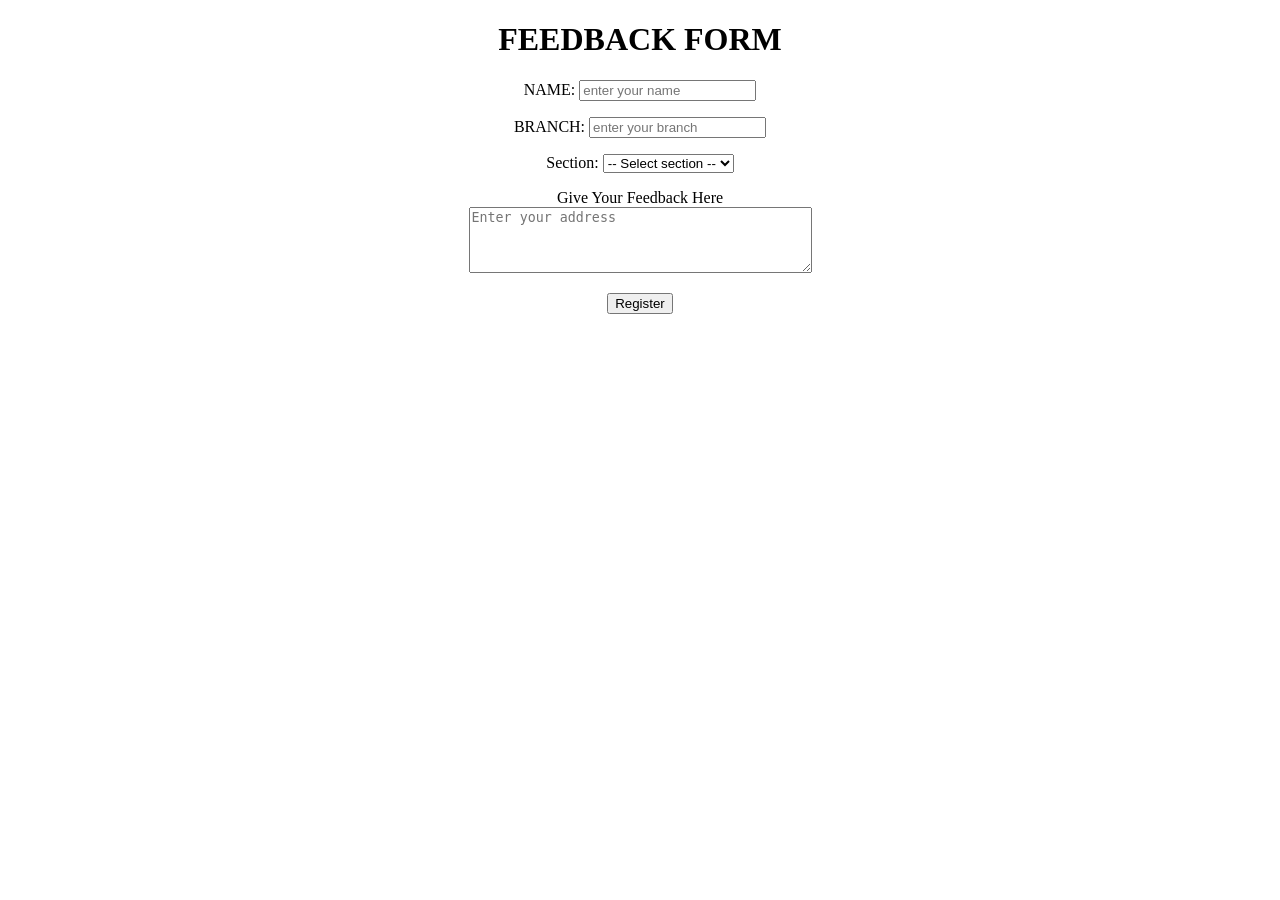
==== index.html @ b13a9043 "1" ====
<!DOCTYPE html>
<html lang="en">
<head>
    <meta charset="UTF-8">
    <meta name="viewport" content="width=device-width, initial-scale=1.0">
    <title>feedback form</title>
</head>
<body>
    <div style="text-align: center;">
    <h1>FEEDBACK FORM </h1>
    <form>
        <p>
            <label>NAME:</label>
            <input type="text " name="name" placeholder="enter your name ">

        </p>
        <p>
            <label> BRANCH: </label>
            <input type="text" name="branch" placeholder="enter your branch">

        </p>
       <p>
      <label>Section: </label> 
            <select name="section" required> 
                <option value="">-- Select section --</option> 
                <option value="21">21</option> 
                <option value="22">22</option> 
                <option value="23">23</option> 
                <option value="24">24</option> 
                <option value="25">25</option> 
                <option value="26">26</option> 
                <option value="27">27</option> 
                <option value="28">28</option> 
                <option value="29">29</option> 
            </select> 
       </p>

        <p> 
            <label> Give Your Feedback Here </label><br> 
            <textarea name="address" rows="4" cols="40" placeholder="Enter your address" required></textarea> 
        </p> 
         <p> 
            <input type="submit" value="Register"> 
            
        </p> 
    </form>
    </div>
</body>
</html>
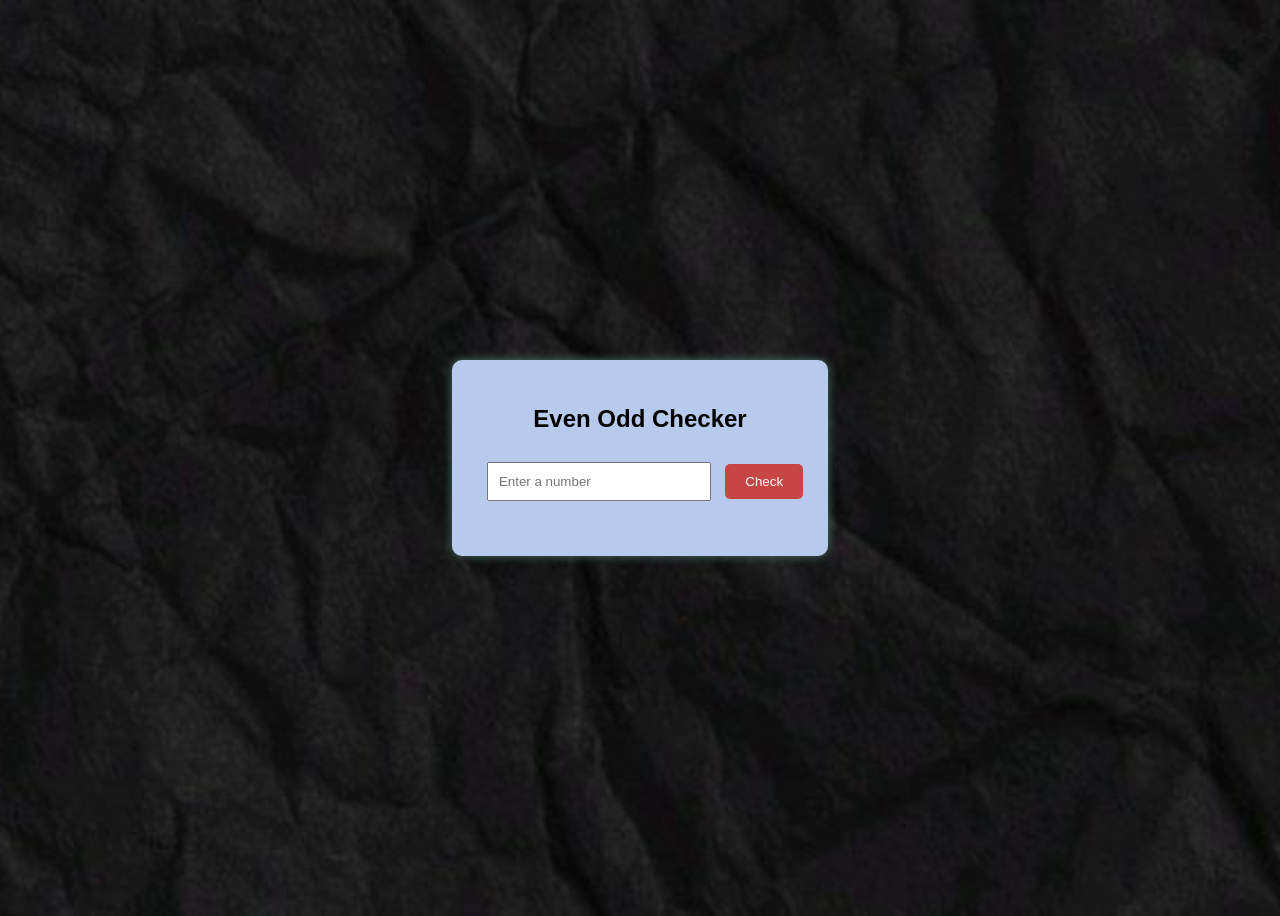
==== commit d8d27ca2: "Add files via upload" ====
--- a/index.html
+++ b/index.html
@@ -1,49 +1,24 @@
-<!DOCTYPE html>
-<html lang="en">
-<head>
-    <meta charset="UTF-8">
-    <meta name="viewport" content="width=device-width, initial-scale=1.0">
-    <title>feedback form</title>
-</head>
-<body>
-    <div style="text-align: center;">
-    <h1>FEEDBACK FORM </h1>
-    <form>
-        <p>
-            <label>NAME:</label>
-            <input type="text " name="name" placeholder="enter your name ">
-
-        </p>
-        <p>
-            <label> BRANCH: </label>
-            <input type="text" name="branch" placeholder="enter your branch">
-
-        </p>
-       <p>
-      <label>Section: </label> 
-            <select name="section" required> 
-                <option value="">-- Select section --</option> 
-                <option value="21">21</option> 
-                <option value="22">22</option> 
-                <option value="23">23</option> 
-                <option value="24">24</option> 
-                <option value="25">25</option> 
-                <option value="26">26</option> 
-                <option value="27">27</option> 
-                <option value="28">28</option> 
-                <option value="29">29</option> 
-            </select> 
-       </p>
-
-        <p> 
-            <label> Give Your Feedback Here </label><br> 
-            <textarea name="address" rows="4" cols="40" placeholder="Enter your address" required></textarea> 
-        </p> 
-         <p> 
-            <input type="submit" value="Register"> 
-            
-        </p> 
-    </form>
-    </div>
-</body>
+<!DOCTYPE html>
+<html lang="en">
+<head>
+    <meta charset="UTF-8">
+    <title>Even Odd Checker</title>
+    <link rel="stylesheet" href="style.css">
+</head>
+<body>
+
+    <div class="container">
+        <h2>Even Odd Checker</h2>
+
+        <input type="number" id="num" placeholder="Enter a number">
+
+        <button onclick="checkNumber()">
+            Check
+        </button>
+
+        <p id="result"></p>
+    </div>
+
+    <script src="logic.js"></script>
+</body>
 </html>
--- a/style.css
+++ b/style.css
@@ -0,0 +1,49 @@
+body {
+    font-family: Arial, sans-serif;
+
+    background-image: url("6682b3135254ed789552b9362faef906.jpg");
+    background-size: cover;
+    background-position: center;
+    background-repeat: no-repeat;
+
+    display: flex;
+    justify-content: center;
+    align-items: center;
+
+    height: 100vh;
+}
+
+.container {
+    background-color: rgb(183, 202, 236);
+    padding: 25px;
+    border-radius: 10px;
+    text-align: center;
+
+    box-shadow: 0px 0px 10px rgb(73, 114, 102);
+}
+
+input {
+    padding: 10px;
+    width: 200px;
+    margin: 10px;
+}
+
+
+button {
+    padding: 10px 20px;
+    cursor: pointer;
+    background-color: rgb(198, 69, 69);
+    color: white;
+    border: none;
+    border-radius: 5px;
+}
+
+button:hover {
+    background-color: rgb(157, 1, 1);
+}
+
+#result {
+    margin-top: 15px;
+    font-size: 20px;
+    font-weight: bold;
+}
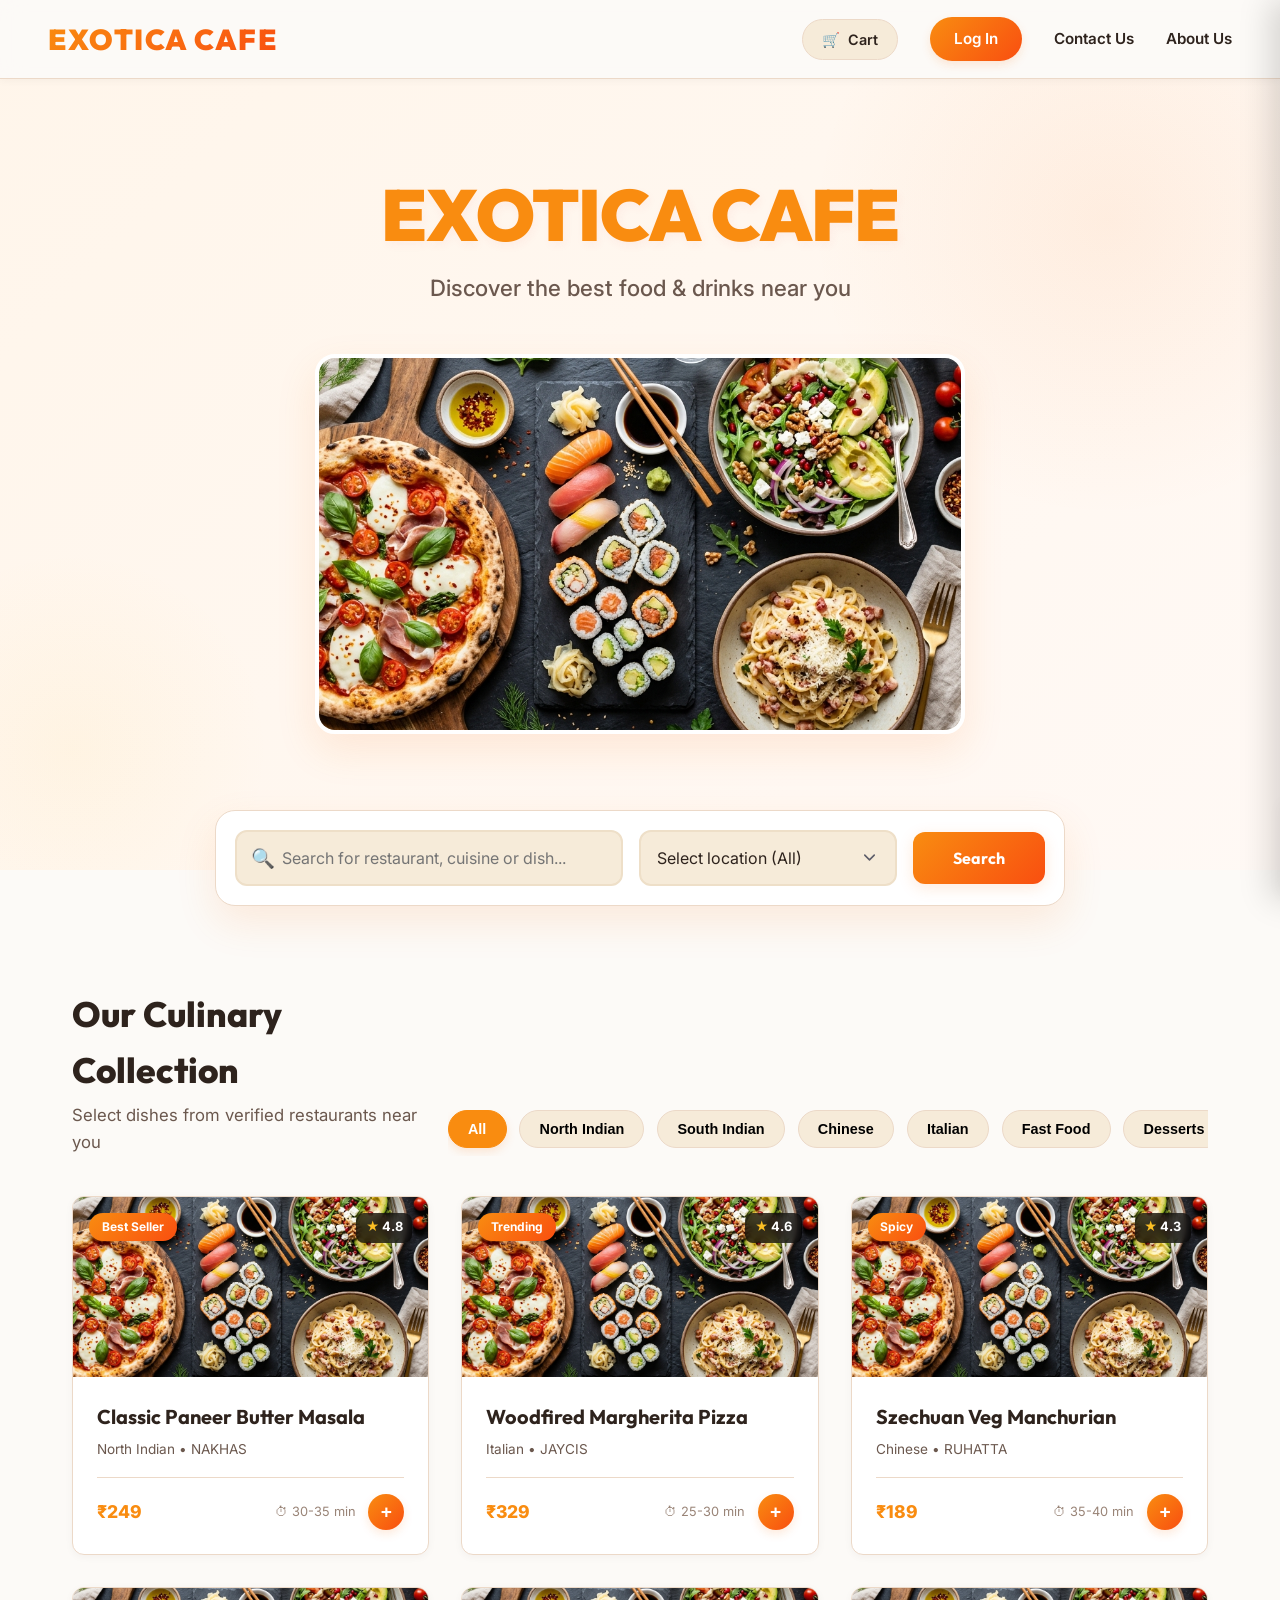
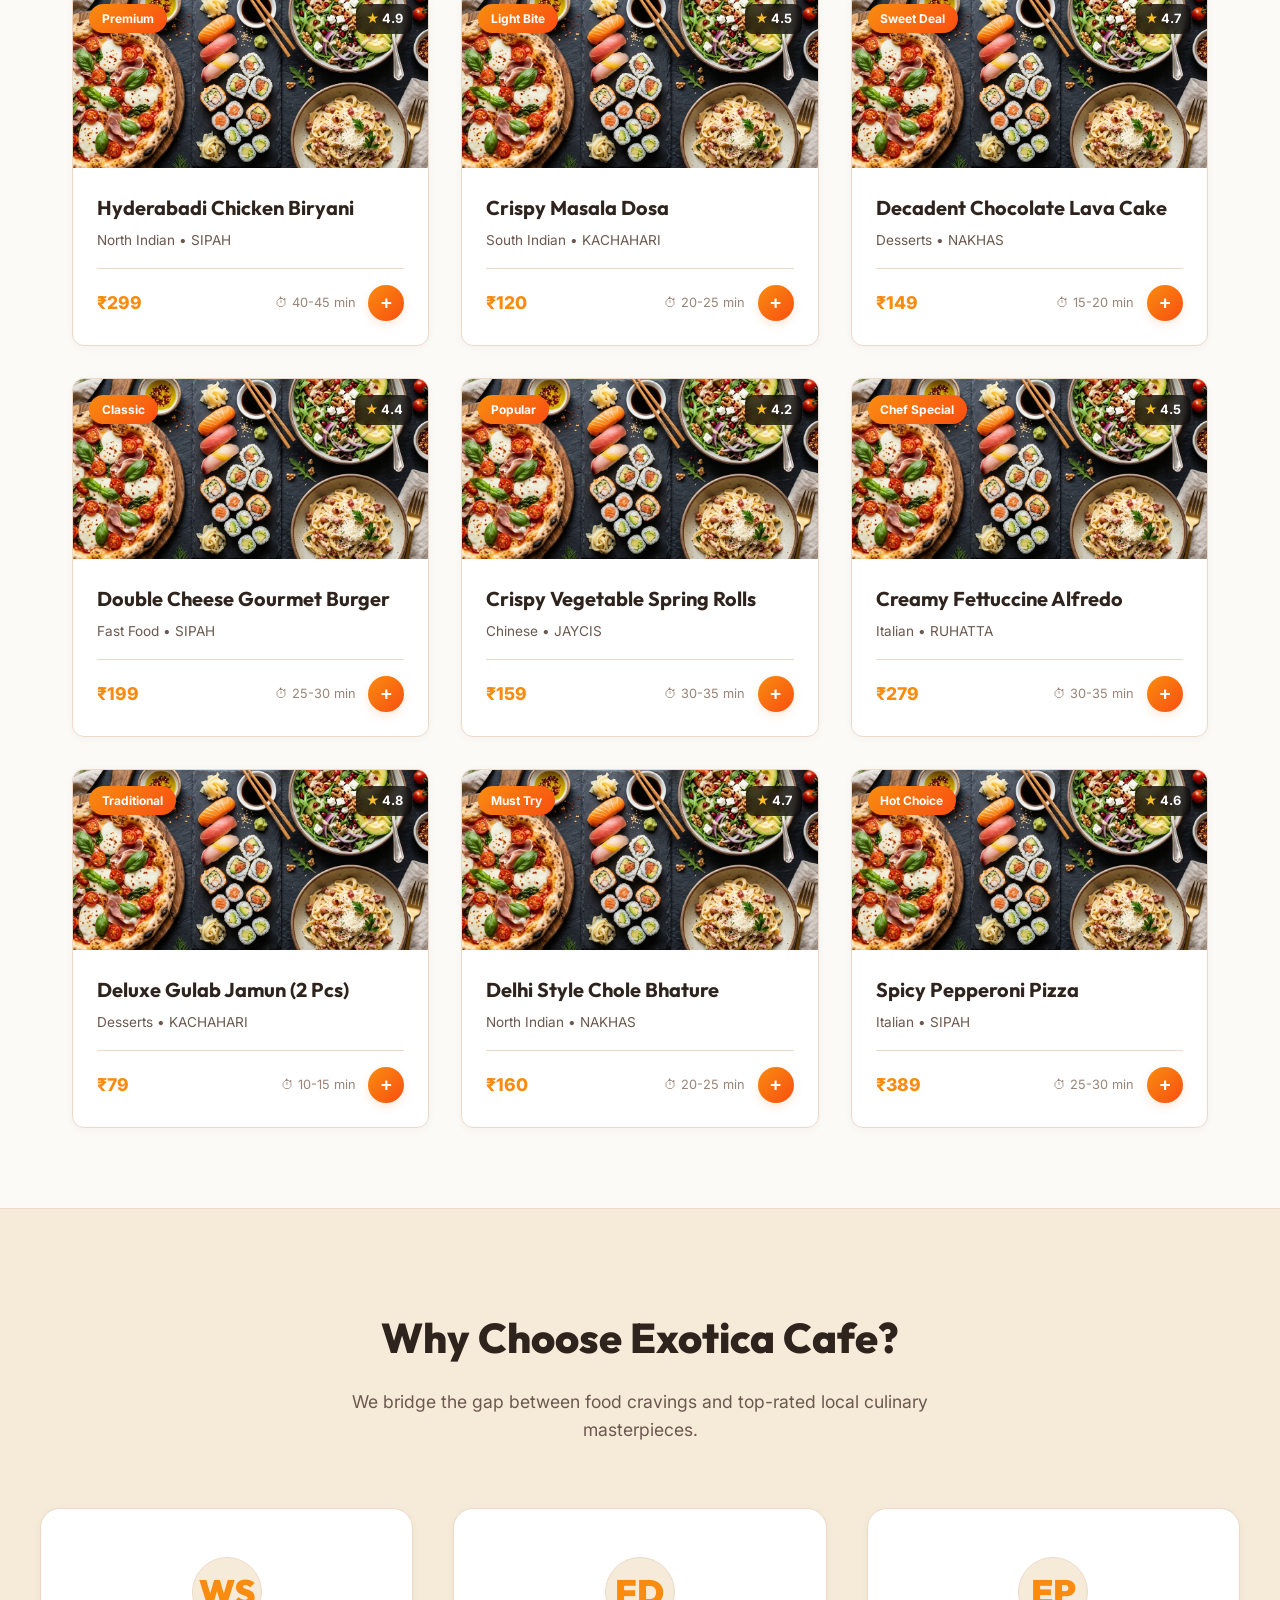
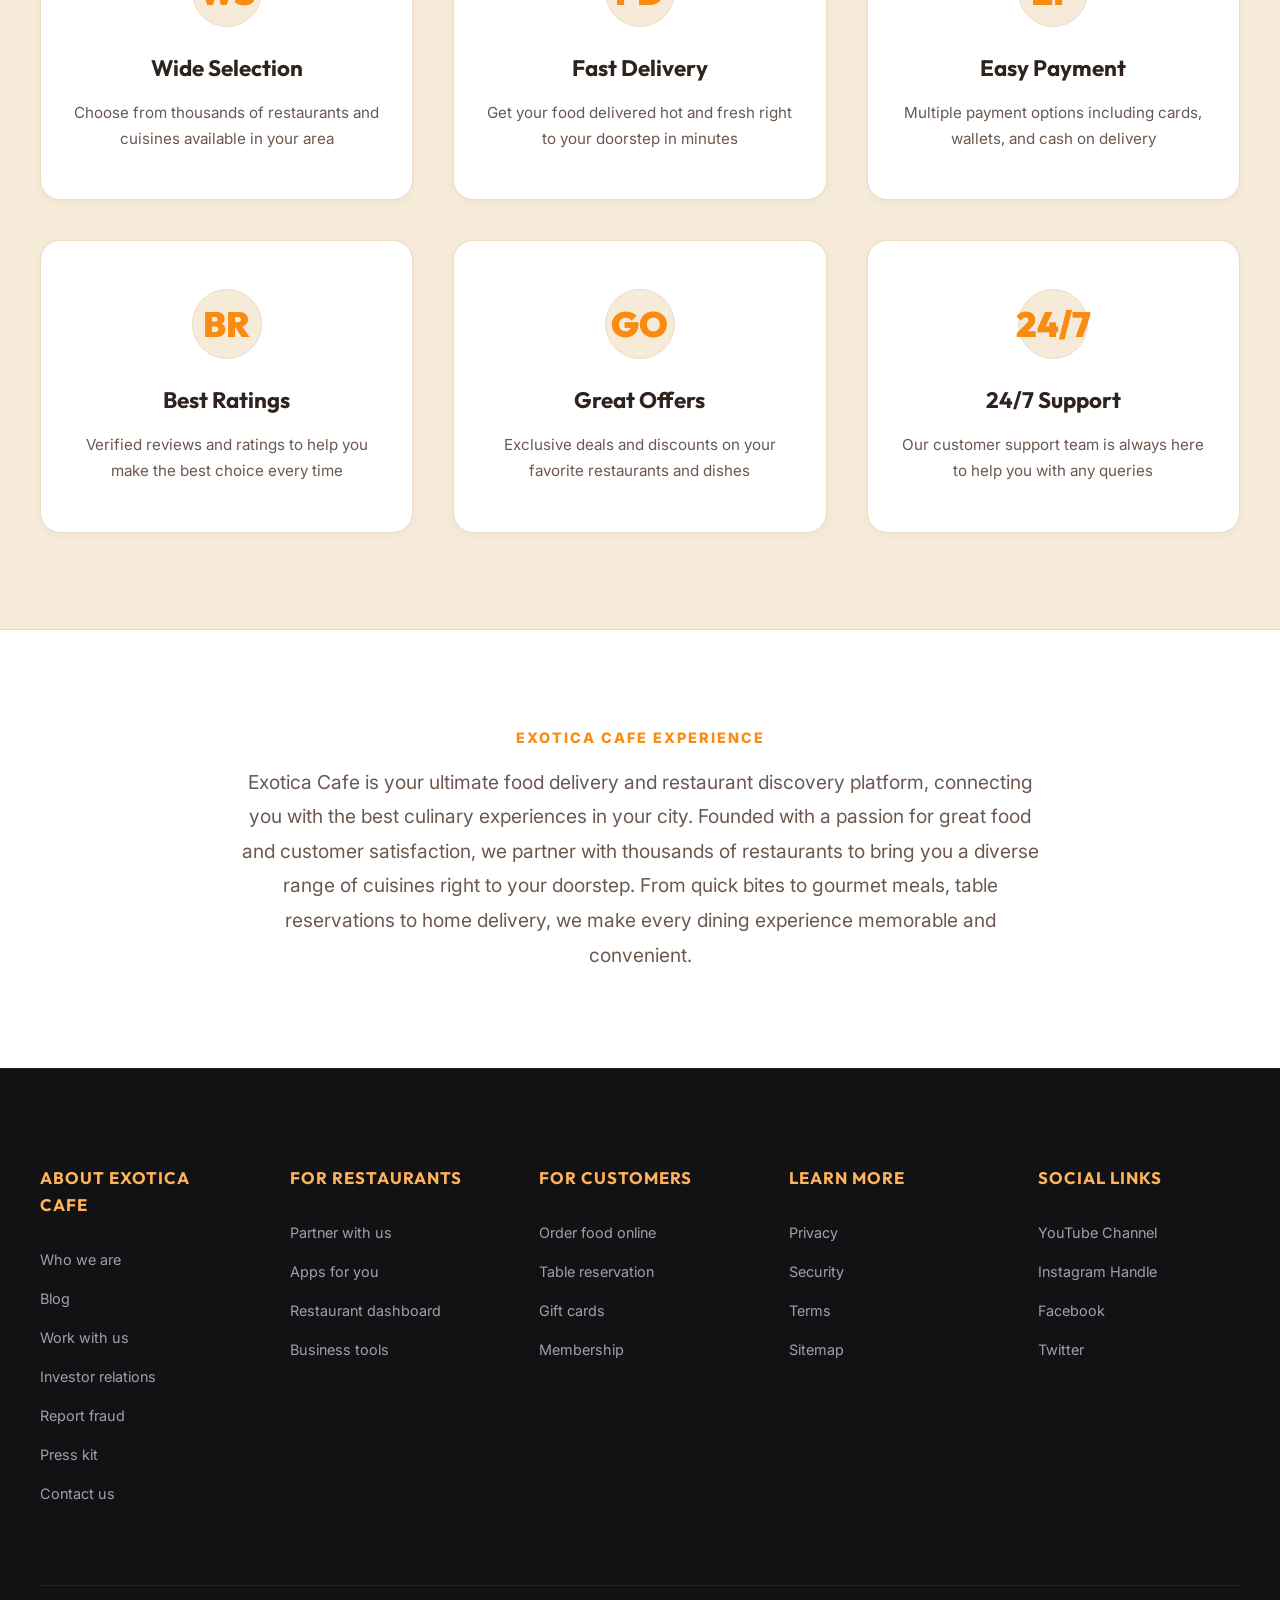
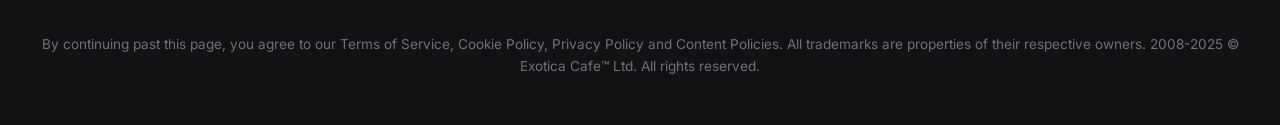
==== commit ccb4c758: "Add files via upload" ====
--- a/index.html
+++ b/index.html
@@ -1,24 +1,253 @@
-<!DOCTYPE html>
-<html lang="en">
-<head>
-    <meta charset="UTF-8">
-    <title>Even Odd Checker</title>
-    <link rel="stylesheet" href="style.css">
-</head>
-<body>
-
-    <div class="container">
-        <h2>Even Odd Checker</h2>
-
-        <input type="number" id="num" placeholder="Enter a number">
-
-        <button onclick="checkNumber()">
-            Check
-        </button>
-
-        <p id="result"></p>
-    </div>
-
-    <script src="logic.js"></script>
-</body>
-</html>+<!DOCTYPE html>
+<html lang="en">
+<head>
+  <meta charset="UTF-8">
+  <meta name="viewport" content="width=device-width, initial-scale=1.0">
+  <title>Exotica Cafe - Order Premium Food Online</title>
+  <link rel="stylesheet" href="st.css">
+  <!-- Fonts -->
+  <link rel="preconnect" href="https://fonts.googleapis.com">
+  <link rel="preconnect" href="https://fonts.gstatic.com" crossorigin>
+  <link href="https://fonts.googleapis.com/css2?family=Inter:wght@300;400;500;600;700&family=Outfit:wght@400;500;600;700;800;900&display=swap" rel="stylesheet">
+</head>
+<body>
+  <!-- Header -->
+  <header class="header">
+    <p class="logo" onclick="window.location.href='index.html'">EXOTICA CAFE</p>
+    <nav class="nav" id="header-nav">
+      <!-- Dynamic navigation loaded by JS -->
+      <a href="form.html" class="login-nav-btn">Log In</a>
+      <a href="#contact">Contact Us</a>
+      <a href="#about">About Us</a>
+    </nav>
+  </header>
+
+  <!-- Hero Section -->
+  <section class="hero">
+    <div class="hero-content">
+      <h1 class="hero-title">EXOTICA CAFE</h1>
+      <p class="hero-subtitle">Discover the best food & drinks near you</p>
+    </div>
+    <div class="hero-img-container">
+      <img src="food.png" alt="Delicious food" class="hero-img" onerror="this.src='https://images.unsplash.com/photo-1504674900247-0877df9cc836?auto=format&fit=crop&w=1200&q=80'">
+    </div>
+  </section>
+
+  <!-- Search Section -->
+  <div class="search-section">
+    <div class="search-input-wrapper">
+      <span class="search-icon">🔍</span>
+      <input id="search" type="text" placeholder="Search for restaurant, cuisine or dish...">
+    </div>
+    <select name="location">
+      <option value="" selected>Select location (All)</option>
+      <option value="nakhas">Nakhas</option>
+      <option value="jaycis">Jaycis</option>
+      <option value="ruhatta">Ruhatta</option>
+      <option value="kachahari">Kachahari</option>
+      <option value="sipah">Sipah</option>
+    </select>
+    <button type="button">Search</button>
+  </div>
+
+  <!-- Menu / Restaurants Section -->
+  <section class="menu-section" id="menu">
+    <div class="section-header">
+      <div class="section-title-wrapper">
+        <h2 class="section-title">Our Culinary Collection</h2>
+        <p class="section-subtitle">Select dishes from verified restaurants near you</p>
+      </div>
+      <div class="category-tabs" id="category-tabs">
+        <!-- Dynamically loaded category tabs -->
+      </div>
+    </div>
+    <div class="restaurant-grid" id="restaurant-grid">
+      <!-- Dynamically loaded dish cards -->
+    </div>
+  </section>
+
+  <!-- Features Section -->
+  <section class="features" id="about">
+    <h2 class="features-title">Why Choose Exotica Cafe?</h2>
+    <p class="features-subtitle">We bridge the gap between food cravings and top-rated local culinary masterpieces.</p>
+    <div class="features-grid">
+      <div class="feature-card">
+        <div class="feature-icon">WS</div>
+        <h3>Wide Selection</h3>
+        <p>Choose from thousands of restaurants and cuisines available in your area</p>
+      </div>
+      <div class="feature-card">
+        <div class="feature-icon">FD</div>
+        <h3>Fast Delivery</h3>
+        <p>Get your food delivered hot and fresh right to your doorstep in minutes</p>
+      </div>
+      <div class="feature-card">
+        <div class="feature-icon">EP</div>
+        <h3>Easy Payment</h3>
+        <p>Multiple payment options including cards, wallets, and cash on delivery</p>
+      </div>
+      <div class="feature-card">
+        <div class="feature-icon">BR</div>
+        <h3>Best Ratings</h3>
+        <p>Verified reviews and ratings to help you make the best choice every time</p>
+      </div>
+      <div class="feature-card">
+        <div class="feature-icon">GO</div>
+        <h3>Great Offers</h3>
+        <p>Exclusive deals and discounts on your favorite restaurants and dishes</p>
+      </div>
+      <div class="feature-card">
+        <div class="feature-icon">24/7</div>
+        <h3>24/7 Support</h3>
+        <p>Our customer support team is always here to help you with any queries</p>
+      </div>
+    </div>
+  </section>
+
+  <!-- Description Section -->
+  <section class="description-section">
+    <div class="description-container">
+      <span class="description-badge">Exotica Cafe Experience</span>
+      <p class="description">
+        Exotica Cafe is your ultimate food delivery and restaurant discovery platform, connecting you with 
+        the best culinary experiences in your city. Founded with a passion for great food and customer 
+        satisfaction, we partner with thousands of restaurants to bring you a diverse range of cuisines 
+        right to your doorstep. From quick bites to gourmet meals, table reservations to home delivery, 
+        we make every dining experience memorable and convenient.
+      </p>
+    </div>
+  </section>
+
+  <!-- Shopping Cart Drawer Components -->
+  <div id="cart-overlay" class="cart-overlay"></div>
+  <div id="cart-drawer" class="cart-drawer">
+    <div class="cart-header">
+      <h2><span>🛒</span> Your Cart</h2>
+      <button class="close-cart" onclick="toggleCartDrawer(false)">×</button>
+    </div>
+    
+    <!-- Scrollable Body containing Items list and Amount Breakup -->
+    <div class="cart-body">
+      <div id="cart-items" class="cart-items">
+        <!-- Items dynamically populated by JS -->
+      </div>
+      
+      <!-- Separate Promo Code & Summary Card (Scrollable) -->
+      <div class="cart-breakup-section" id="cart-breakup-section" style="display: none;">
+        <!-- Promo Code Section -->
+        <div class="promo-section">
+          <label class="promo-label">🏷️ Have a Coupon Code?</label>
+          <div class="promo-input-wrapper">
+            <span class="promo-tag-icon">🏷️</span>
+            <input type="text" id="promo-input" placeholder="Enter coupon code..." onkeypress="handlePromoKeypress(event)">
+          </div>
+          <div class="promo-btn-container">
+            <button type="button" id="promo-apply-btn" class="promo-apply-btn" onclick="applyPromo()">Apply Coupon</button>
+          </div>
+          <div id="promo-message" class="promo-message"></div>
+          
+          <!-- Quick Coupons Suggestions -->
+          <div class="quick-coupons">
+            <span class="quick-coupons-title">Tap to apply:</span>
+            <div class="coupon-suggestions">
+              <div class="coupon-chip" onclick="quickApplyCoupon('NEW50')">
+                <span class="chip-code">NEW50</span>
+                <span class="chip-desc">Flat ₹50 Off</span>
+              </div>
+              <div class="coupon-chip" onclick="quickApplyCoupon('RESTO15')">
+                <span class="chip-code">RESTO15</span>
+                <span class="chip-desc">15% Off</span>
+              </div>
+            </div>
+          </div>
+        </div>
+        
+        <!-- Summary Details Card -->
+        <div class="cart-summary-card">
+          <div class="summary-row">
+            <span class="summary-label">Subtotal</span>
+            <span id="cart-subtotal" class="summary-val">₹0</span>
+          </div>
+          <div class="summary-row promo-applied-row" id="discount-row" style="display: none;">
+            <span class="summary-label">Discount (<span id="discount-code-name"></span>)</span>
+            <span id="cart-discount" class="summary-val success-color">-₹0</span>
+          </div>
+          <div class="summary-row">
+            <span class="summary-label">Delivery Fee</span>
+            <span class="summary-val free-delivery-badge">FREE</span>
+          </div>
+        </div>
+      </div>
+    </div>
+
+    <!-- Sticky Bottom Footer (Proceed Div) -->
+    <div class="cart-footer">
+      <div class="cart-total-row">
+        <div class="total-label-container">
+          <span class="total-label">To Pay</span>
+          <span id="cart-total-price" class="cart-total-price">₹0</span>
+        </div>
+        <button id="checkout-btn" class="checkout-btn" onclick="handleCheckout()">
+          Proceed to Checkout ➔
+        </button>
+      </div>
+    </div>
+  </div>
+
+  <!-- Footer -->
+  <footer class="footer" id="contact">
+    <div class="footer-grid">
+      <div class="footer-section">
+        <h2>ABOUT EXOTICA CAFE</h2>
+        <div>Who we are</div>
+        <div>Blog</div>
+        <div>Work with us</div>
+        <div>Investor relations</div>
+        <div>Report fraud</div>
+        <div>Press kit</div>
+        <div>Contact us</div>
+      </div>
+
+      <div class="footer-section">
+        <h2>FOR RESTAURANTS</h2>
+        <div>Partner with us</div>
+        <div>Apps for you</div>
+        <div>Restaurant dashboard</div>
+        <div>Business tools</div>
+      </div>
+
+      <div class="footer-section">
+        <h2>FOR CUSTOMERS</h2>
+        <div>Order food online</div>
+        <div>Table reservation</div>
+        <div>Gift cards</div>
+        <div>Membership</div>
+      </div>
+
+      <div class="footer-section">
+        <h2>LEARN MORE</h2>
+        <div>Privacy</div>
+        <div>Security</div>
+        <div>Terms</div>
+        <div>Sitemap</div>
+      </div>
+
+      <div class="footer-section">
+        <h2>SOCIAL LINKS</h2>
+        <a href="https://www.youtube.com/@AkashNishad-f8r" target="_blank" rel="noopener noreferrer">YouTube Channel</a>
+        <a href="https://www.instagram.com/sasu_ke9455/" target="_blank" rel="noopener noreferrer">Instagram Handle</a>
+        <a href="#">Facebook</a>
+        <a href="#">Twitter</a>
+      </div>
+    </div>
+
+    <hr>
+    <p class="footer-note">
+      By continuing past this page, you agree to our Terms of Service, Cookie Policy, Privacy Policy and Content
+      Policies. All trademarks are properties of their respective owners. 2008-2025 © Exotica Cafe™ Ltd. All rights reserved.
+    </p>
+  </footer>
+
+  <script type="module" src="/exotica-cafe.js"></script>
+</body>
+</html>
--- a/st.css
+++ b/st.css
@@ -0,0 +1,1819 @@
+/* Import Modern Premium Typography */
+@import url('https://fonts.googleapis.com/css2?family=Inter:wght@300;400;500;600;700&family=Outfit:wght@400;500;600;700;800;900&display=swap');
+
+/* Design Tokens & CSS Variables */
+:root {
+  --font-heading: 'Outfit', 'Segoe UI', sans-serif;
+  --font-body: 'Inter', 'Segoe UI', sans-serif;
+  
+  /* Primary HSL Colors */
+  --primary-hue: 32;
+  --primary: hsl(var(--primary-hue), 95%, 52%);
+  --primary-light: hsl(var(--primary-hue), 100%, 68%);
+  --primary-dark: hsl(24, 90%, 42%);
+  --primary-gradient: linear-gradient(135deg, hsl(var(--primary-hue), 95%, 52%), hsl(16, 95%, 52%));
+  --primary-glow: rgba(249, 115, 22, 0.15);
+  
+  /* Neutral Palette - Creamy Cozy Cafe */
+  --bg-primary: #fcfaf7;
+  --bg-secondary: #f6ebd9;
+  --bg-tertiary: #eedfc8;
+  --text-main: #2e231d;
+  --text-muted: #6b584e;
+  --text-light: #998477;
+  --border-color: #ecd9c8;
+  
+  /* System Colors */
+  --success: #4b8f5d;
+  --warning: #d97706;
+  --info: #bc7e4c;
+  
+  /* Shadows & Blurs */
+  --shadow-sm: 0 2px 8px rgba(46, 35, 29, 0.04);
+  --shadow-md: 0 8px 20px rgba(249, 115, 22, 0.06);
+  --shadow-lg: 0 16px 40px rgba(249, 115, 22, 0.12);
+  --glass-bg: rgba(252, 250, 247, 0.85);
+  --glass-blur: blur(12px);
+  --glass-border: rgba(236, 217, 200, 0.4);
+  
+  /* Transitions */
+  --transition-fast: 0.2s cubic-bezier(0.4, 0, 0.2, 1);
+  --transition-normal: 0.3s cubic-bezier(0.4, 0, 0.2, 1);
+  --transition-slow: 0.5s cubic-bezier(0.4, 0, 0.2, 1);
+  
+  /* Border Radius */
+  --radius-sm: 8px;
+  --radius-md: 12px;
+  --radius-lg: 20px;
+  --radius-full: 9999px;
+}
+
+/* Global Resets */
+* {
+  margin: 0;
+  padding: 0;
+  box-sizing: border-box;
+}
+
+html {
+  scroll-behavior: smooth;
+}
+
+body {
+  font-family: var(--font-body);
+  background: var(--bg-primary);
+  color: var(--text-main);
+  line-height: 1.6;
+  overflow-x: hidden;
+}
+
+/* Scrollbar styling */
+::-webkit-scrollbar {
+  width: 8px;
+}
+::-webkit-scrollbar-track {
+  background: var(--bg-secondary);
+}
+::-webkit-scrollbar-thumb {
+  background: hsl(var(--primary-hue), 40%, 80%);
+  border-radius: var(--radius-full);
+}
+::-webkit-scrollbar-thumb:hover {
+  background: var(--primary);
+}
+
+/* Header & Navigation */
+.header {
+  background: var(--glass-bg);
+  backdrop-filter: var(--glass-blur);
+  -webkit-backdrop-filter: var(--glass-blur);
+  border-bottom: 1px solid var(--border-color);
+  padding: 1rem 3rem;
+  position: sticky;
+  top: 0;
+  z-index: 999;
+  display: flex;
+  justify-content: space-between;
+  align-items: center;
+  box-shadow: var(--shadow-sm);
+  transition: var(--transition-normal);
+}
+
+.logo {
+  font-family: var(--font-heading);
+  font-size: 1.8rem;
+  font-weight: 900;
+  background: var(--primary-gradient);
+  -webkit-background-clip: text;
+  -webkit-text-fill-color: transparent;
+  letter-spacing: 1.5px;
+  cursor: pointer;
+  display: flex;
+  align-items: center;
+  gap: 0.5rem;
+}
+
+.nav {
+  display: flex;
+  gap: 2rem;
+  align-items: center;
+}
+
+.nav a, .nav-btn {
+  color: var(--text-main);
+  text-decoration: none;
+  font-weight: 600;
+  font-size: 0.95rem;
+  transition: var(--transition-fast);
+  position: relative;
+  cursor: pointer;
+}
+
+.nav a:hover, .nav-btn:hover {
+  color: var(--primary);
+}
+
+.nav a::after {
+  content: '';
+  position: absolute;
+  bottom: -6px;
+  left: 0;
+  width: 0;
+  height: 2px;
+  background: var(--primary-gradient);
+  transition: var(--transition-normal);
+}
+
+.nav a:hover::after {
+  width: 100%;
+}
+
+/* Action button in Nav */
+.login-nav-btn {
+  background: var(--primary-gradient);
+  color: white !important;
+  padding: 0.6rem 1.5rem;
+  border-radius: var(--radius-full);
+  box-shadow: 0 4px 10px var(--primary-glow);
+}
+
+.login-nav-btn:hover {
+  transform: translateY(-2px);
+  box-shadow: 0 6px 15px rgba(249, 115, 22, 0.25);
+}
+
+.login-nav-btn::after {
+  display: none !important;
+}
+
+/* User Profile Dropdown */
+.profile-menu {
+  position: relative;
+  display: inline-block;
+}
+
+.profile-trigger {
+  display: flex;
+  align-items: center;
+  gap: 0.5rem;
+  background: var(--bg-secondary);
+  border: 1px solid var(--border-color);
+  padding: 0.5rem 1rem;
+  border-radius: var(--radius-full);
+  cursor: pointer;
+  font-weight: 600;
+  font-size: 0.9rem;
+  transition: var(--transition-fast);
+}
+
+.profile-trigger:hover {
+  background: var(--bg-tertiary);
+  border-color: var(--primary);
+}
+
+.profile-avatar {
+  width: 28px;
+  height: 28px;
+  background: var(--primary-gradient);
+  color: white;
+  border-radius: 50%;
+  display: flex;
+  align-items: center;
+  justify-content: center;
+  font-weight: 700;
+  font-size: 0.8rem;
+}
+
+.profile-dropdown {
+  position: absolute;
+  right: 0;
+  top: 120%;
+  background: white;
+  min-width: 200px;
+  border-radius: var(--radius-md);
+  box-shadow: var(--shadow-lg);
+  border: 1px solid var(--border-color);
+  opacity: 0;
+  visibility: hidden;
+  transform: translateY(10px);
+  transition: var(--transition-fast);
+  z-index: 1000;
+  overflow: hidden;
+}
+
+.profile-dropdown.active {
+  opacity: 1;
+  visibility: visible;
+  transform: translateY(0);
+}
+
+.dropdown-header {
+  padding: 1rem;
+  border-bottom: 1px solid var(--border-color);
+  background: var(--bg-secondary);
+}
+
+.dropdown-name {
+  font-weight: 700;
+  font-size: 0.95rem;
+  color: var(--text-main);
+}
+
+.dropdown-email {
+  font-size: 0.8rem;
+  color: var(--text-light);
+  word-break: break-all;
+}
+
+.dropdown-item {
+  padding: 0.8rem 1rem;
+  display: flex;
+  align-items: center;
+  gap: 0.8rem;
+  color: var(--text-main);
+  text-decoration: none;
+  font-size: 0.9rem;
+  cursor: pointer;
+  transition: var(--transition-fast);
+}
+
+.dropdown-item:hover {
+  background: var(--bg-secondary);
+  color: var(--primary);
+}
+
+.dropdown-item.logout-item {
+  border-top: 1px solid var(--border-color);
+  color: #ef4444;
+}
+
+.dropdown-item.logout-item:hover {
+  background: #fef2f2;
+  color: #dc2626;
+}
+
+/* Cart Trigger in Nav */
+.cart-trigger {
+  display: flex;
+  align-items: center;
+  gap: 0.5rem;
+  background: var(--bg-secondary);
+  border: 1px solid var(--border-color);
+  padding: 0.5rem 1.2rem;
+  border-radius: var(--radius-full);
+  cursor: pointer;
+  font-weight: 600;
+  font-size: 0.9rem;
+  position: relative;
+  transition: var(--transition-fast);
+}
+
+.cart-trigger:hover {
+  background: var(--bg-tertiary);
+  border-color: var(--primary);
+}
+
+.cart-count {
+  background: var(--primary);
+  color: white;
+  font-size: 0.75rem;
+  font-weight: 700;
+  padding: 0.1rem 0.45rem;
+  border-radius: var(--radius-full);
+  min-width: 18px;
+  text-align: center;
+}
+
+/* Hero Section */
+.hero {
+  background: linear-gradient(135deg, hsl(32, 100%, 96%) 0%, hsl(24, 100%, 98%) 100%);
+  padding: 6rem 3rem 8rem;
+  text-align: center;
+  position: relative;
+  overflow: hidden;
+}
+
+.hero::before {
+  content: '';
+  position: absolute;
+  top: -20%;
+  right: -10%;
+  width: 600px;
+  height: 600px;
+  background: radial-gradient(circle, rgba(249, 115, 22, 0.08) 0%, transparent 70%);
+  border-radius: 50%;
+  z-index: 1;
+}
+
+.hero::after {
+  content: '';
+  position: absolute;
+  bottom: -10%;
+  left: -10%;
+  width: 400px;
+  height: 400px;
+  background: radial-gradient(circle, rgba(251, 191, 36, 0.06) 0%, transparent 70%);
+  border-radius: 50%;
+  z-index: 1;
+}
+
+.hero-content {
+  position: relative;
+  z-index: 2;
+  max-width: 800px;
+  margin: 0 auto;
+}
+
+.hero-title {
+  font-family: var(--font-heading);
+  font-size: 4.5rem;
+  font-weight: 900;
+  color: var(--primary);
+  margin-bottom: 1rem;
+  line-height: 1.1;
+  letter-spacing: -1px;
+  animation: slideUpFade 0.8s cubic-bezier(0.16, 1, 0.3, 1) forwards;
+  text-shadow: 2px 4px 10px rgba(226, 55, 68, 0.05);
+}
+
+.hero-subtitle {
+  font-size: 1.4rem;
+  color: var(--text-muted);
+  margin-bottom: 3rem;
+  font-weight: 500;
+  animation: slideUpFade 0.8s cubic-bezier(0.16, 1, 0.3, 1) 0.15s forwards;
+  opacity: 0;
+}
+
+.hero-img-container {
+  max-width: 650px;
+  width: 100%;
+  margin: 0 auto;
+  position: relative;
+  animation: scaleInFade 1s cubic-bezier(0.16, 1, 0.3, 1) 0.3s forwards;
+  opacity: 0;
+  z-index: 2;
+}
+
+.hero-img {
+  width: 100%;
+  height: 380px;
+  object-fit: cover;
+  border-radius: var(--radius-lg);
+  box-shadow: var(--shadow-lg);
+  border: 4px solid white;
+  transition: var(--transition-slow);
+}
+
+.hero-img-container:hover .hero-img {
+  transform: scale(1.02) rotate(0.5deg);
+  box-shadow: 0 25px 55px rgba(249, 115, 22, 0.18);
+}
+
+/* Search Section */
+.search-section {
+  background: white;
+  padding: 1.2rem;
+  border-radius: var(--radius-lg);
+  box-shadow: var(--shadow-lg);
+  max-width: 850px;
+  margin: -60px auto 5rem;
+  position: relative;
+  z-index: 10;
+  display: grid;
+  grid-template-columns: 1.8fr 1.2fr auto;
+  gap: 1rem;
+  align-items: center;
+  border: 1px solid var(--border-color);
+  animation: slideUpFade 0.8s cubic-bezier(0.16, 1, 0.3, 1) 0.4s forwards;
+  opacity: 0;
+}
+
+.search-input-wrapper {
+  position: relative;
+  display: flex;
+  align-items: center;
+}
+
+.search-icon {
+  position: absolute;
+  left: 1rem;
+  color: var(--text-light);
+  font-size: 1.2rem;
+}
+
+.search-section input {
+  width: 100%;
+  padding: 1rem 1rem 1rem 2.8rem;
+  border: 2px solid var(--bg-tertiary);
+  border-radius: var(--radius-md);
+  font-size: 1rem;
+  font-family: var(--font-body);
+  transition: var(--transition-normal);
+  color: var(--text-main);
+  background: var(--bg-secondary);
+}
+
+.search-section select {
+  width: 100%;
+  padding: 1rem;
+  border: 2px solid var(--bg-tertiary);
+  border-radius: var(--radius-md);
+  font-size: 1rem;
+  font-family: var(--font-body);
+  transition: var(--transition-normal);
+  color: var(--text-main);
+  background: var(--bg-secondary);
+  cursor: pointer;
+  appearance: none;
+  background-image: url("data:image/svg+xml;charset=utf-8,%3Csvg xmlns='http://www.w3.org/2000/svg' viewBox='0 0 24 24' fill='none' stroke='%235e5e6a' stroke-width='2' stroke-linecap='round' stroke-linejoin='round'%3E%3Cpolyline points='6 9 12 15 18 9'/%3E%3C/svg%3E");
+  background-repeat: no-repeat;
+  background-position: right 1rem center;
+  background-size: 1.2rem;
+}
+
+.search-section input:focus,
+.search-section select:focus {
+  outline: none;
+  border-color: var(--primary);
+  background: white;
+  box-shadow: 0 0 0 4px var(--primary-glow);
+}
+
+.search-section button {
+  padding: 1rem 2.5rem;
+  background: var(--primary-gradient);
+  color: white;
+  border: none;
+  border-radius: var(--radius-md);
+  font-size: 1rem;
+  font-weight: 700;
+  font-family: var(--font-heading);
+  cursor: pointer;
+  transition: var(--transition-normal);
+  box-shadow: 0 4px 15px var(--primary-glow);
+  display: flex;
+  align-items: center;
+  justify-content: center;
+  gap: 0.5rem;
+}
+
+.search-section button:hover {
+  transform: translateY(-2px);
+  box-shadow: 0 6px 20px rgba(249, 115, 22, 0.35);
+}
+
+.search-section button:active {
+  transform: translateY(0);
+}
+
+/* Restaurants / Food Menu Section */
+.menu-section {
+  max-width: 1200px;
+  margin: 0 auto 5rem;
+  padding: 0 2rem;
+}
+
+.section-header {
+  display: flex;
+  justify-content: space-between;
+  align-items: flex-end;
+  margin-bottom: 2.5rem;
+}
+
+.section-title-wrapper {
+  text-align: left;
+}
+
+.section-title {
+  font-family: var(--font-heading);
+  font-size: 2.2rem;
+  font-weight: 800;
+  color: var(--text-main);
+  position: relative;
+}
+
+.section-subtitle {
+  color: var(--text-muted);
+  font-size: 1.05rem;
+  margin-top: 0.2rem;
+}
+
+.category-tabs {
+  display: flex;
+  gap: 0.8rem;
+  overflow-x: auto;
+  padding-bottom: 0.5rem;
+  scrollbar-width: none;
+}
+
+.category-tabs::-webkit-scrollbar {
+  display: none;
+}
+
+.category-tab {
+  padding: 0.6rem 1.2rem;
+  background: var(--bg-secondary);
+  border: 1px solid var(--border-color);
+  border-radius: var(--radius-full);
+  font-size: 0.9rem;
+  font-weight: 600;
+  cursor: pointer;
+  transition: var(--transition-fast);
+  white-space: nowrap;
+}
+
+.category-tab:hover, .category-tab.active {
+  background: var(--primary);
+  color: white;
+  border-color: var(--primary);
+  box-shadow: 0 4px 10px var(--primary-glow);
+}
+
+.restaurant-grid {
+  display: grid;
+  grid-template-columns: repeat(auto-fill, minmax(280px, 1fr));
+  gap: 2rem;
+}
+
+.restaurant-card {
+  background: white;
+  border-radius: var(--radius-md);
+  border: 1px solid var(--border-color);
+  overflow: hidden;
+  box-shadow: var(--shadow-sm);
+  transition: var(--transition-normal);
+  display: flex;
+  flex-direction: column;
+  position: relative;
+}
+
+.restaurant-card:hover {
+  transform: translateY(-8px);
+  box-shadow: var(--shadow-lg);
+  border-color: var(--primary-light);
+}
+
+.card-img-wrapper {
+  position: relative;
+  height: 180px;
+  overflow: hidden;
+  background: var(--bg-tertiary);
+}
+
+.card-img {
+  width: 100%;
+  height: 100%;
+  object-fit: cover;
+  transition: var(--transition-slow);
+}
+
+.restaurant-card:hover .card-img {
+  transform: scale(1.08);
+}
+
+.card-badge {
+  position: absolute;
+  top: 1rem;
+  left: 1rem;
+  background: var(--primary-gradient);
+  color: white;
+  padding: 0.3rem 0.8rem;
+  border-radius: var(--radius-full);
+  font-size: 0.75rem;
+  font-weight: 700;
+  box-shadow: 0 4px 8px rgba(0,0,0,0.1);
+  z-index: 2;
+}
+
+.card-rating {
+  position: absolute;
+  top: 1rem;
+  right: 1rem;
+  background: rgba(0, 0, 0, 0.7);
+  backdrop-filter: blur(4px);
+  color: white;
+  padding: 0.3rem 0.6rem;
+  border-radius: var(--radius-sm);
+  font-size: 0.8rem;
+  font-weight: 700;
+  display: flex;
+  align-items: center;
+  gap: 0.2rem;
+  z-index: 2;
+}
+
+.rating-star {
+  color: #fbbf24;
+}
+
+.card-content {
+  padding: 1.5rem;
+  display: flex;
+  flex-direction: column;
+  flex-grow: 1;
+}
+
+.card-title {
+  font-family: var(--font-heading);
+  font-size: 1.25rem;
+  font-weight: 700;
+  color: var(--text-main);
+  margin-bottom: 0.4rem;
+}
+
+.card-cuisine {
+  font-size: 0.85rem;
+  color: var(--text-muted);
+  margin-bottom: 1rem;
+}
+
+.card-meta {
+  display: flex;
+  justify-content: space-between;
+  align-items: center;
+  border-top: 1px solid var(--border-color);
+  padding-top: 1rem;
+  margin-top: auto;
+}
+
+.card-price {
+  font-weight: 800;
+  color: var(--primary);
+  font-size: 1.1rem;
+}
+
+.card-delivery {
+  font-size: 0.8rem;
+  color: var(--text-light);
+  display: flex;
+  align-items: center;
+  gap: 0.3rem;
+}
+
+.add-btn {
+  background: var(--primary-gradient);
+  color: white;
+  border: none;
+  width: 36px;
+  height: 36px;
+  border-radius: 50%;
+  cursor: pointer;
+  display: flex;
+  align-items: center;
+  justify-content: center;
+  font-size: 1.2rem;
+  font-weight: 700;
+  box-shadow: 0 4px 10px var(--primary-glow);
+  transition: var(--transition-fast);
+}
+
+.add-btn:hover {
+  transform: scale(1.1) rotate(90deg);
+  box-shadow: 0 6px 15px rgba(226, 55, 68, 0.3);
+}
+
+.add-btn:active {
+  transform: scale(0.95);
+}
+
+/* Empty search state */
+.empty-state {
+  grid-column: 1 / -1;
+  text-align: center;
+  padding: 4rem 2rem;
+  color: var(--text-muted);
+}
+
+.empty-state-icon {
+  font-size: 4rem;
+  color: var(--text-light);
+  margin-bottom: 1rem;
+}
+
+.empty-state h3 {
+  font-family: var(--font-heading);
+  font-size: 1.5rem;
+  color: var(--text-main);
+  margin-bottom: 0.5rem;
+}
+
+/* Why Choose Us Features */
+.features {
+  background: var(--bg-secondary);
+  padding: 6rem 2rem;
+  text-align: center;
+  border-top: 1px solid var(--border-color);
+  border-bottom: 1px solid var(--border-color);
+}
+
+.features-title {
+  font-family: var(--font-heading);
+  font-size: 2.6rem;
+  font-weight: 800;
+  margin-bottom: 1rem;
+  color: var(--text-main);
+}
+
+.features-subtitle {
+  color: var(--text-muted);
+  max-width: 600px;
+  margin: 0 auto 4rem;
+  font-size: 1.1rem;
+}
+
+.features-grid {
+  display: grid;
+  grid-template-columns: repeat(auto-fit, minmax(280px, 1fr));
+  gap: 2.5rem;
+  max-width: 1200px;
+  margin: 0 auto;
+}
+
+.feature-card {
+  background: white;
+  padding: 3rem 2rem;
+  border-radius: var(--radius-lg);
+  text-align: center;
+  box-shadow: var(--shadow-sm);
+  transition: var(--transition-normal);
+  border: 1px solid var(--border-color);
+  position: relative;
+  overflow: hidden;
+}
+
+.feature-card::before {
+  content: '';
+  position: absolute;
+  top: 0;
+  left: 0;
+  width: 100%;
+  height: 4px;
+  background: var(--primary-gradient);
+  transform: scaleX(0);
+  transition: var(--transition-normal);
+  transform-origin: left;
+}
+
+.feature-card:hover {
+  transform: translateY(-10px);
+  box-shadow: var(--shadow-lg);
+  border-color: var(--primary-light);
+}
+
+.feature-card:hover::before {
+  transform: scaleX(1);
+}
+
+.feature-icon {
+  font-family: var(--font-heading);
+  font-size: 2.2rem;
+  font-weight: 900;
+  color: var(--primary);
+  background: var(--bg-secondary);
+  width: 70px;
+  height: 70px;
+  border-radius: 50%;
+  display: flex;
+  align-items: center;
+  justify-content: center;
+  margin: 0 auto 1.5rem;
+  transition: var(--transition-normal);
+  border: 1px solid var(--border-color);
+}
+
+.feature-card:hover .feature-icon {
+  background: var(--primary-gradient);
+  color: white;
+  transform: scale(1.1);
+  box-shadow: 0 6px 15px var(--primary-glow);
+}
+
+.feature-card h3 {
+  font-family: var(--font-heading);
+  color: var(--text-main);
+  margin-bottom: 0.8rem;
+  font-size: 1.4rem;
+  font-weight: 700;
+}
+
+.feature-card p {
+  color: var(--text-muted);
+  line-height: 1.7;
+  font-size: 0.95rem;
+}
+
+/* Description Section */
+.description-section {
+  padding: 6rem 2rem;
+  text-align: center;
+  background: white;
+}
+
+.description-container {
+  max-width: 800px;
+  margin: 0 auto;
+}
+
+.description-badge {
+  color: var(--primary);
+  font-weight: 800;
+  font-size: 0.9rem;
+  letter-spacing: 2px;
+  text-transform: uppercase;
+  margin-bottom: 1rem;
+  display: block;
+}
+
+.description {
+  font-size: 1.2rem;
+  color: var(--text-muted);
+  line-height: 1.8;
+  font-weight: 400;
+}
+
+/* Shopping Cart Drawer */
+.cart-overlay {
+  position: fixed;
+  top: 0;
+  left: 0;
+  width: 100vw;
+  height: 100vh;
+  background: rgba(0, 0, 0, 0.4);
+  backdrop-filter: blur(4px);
+  z-index: 1001;
+  opacity: 0;
+  visibility: hidden;
+  transition: var(--transition-normal);
+}
+
+.cart-overlay.active {
+  opacity: 1;
+  visibility: visible;
+}
+
+.cart-drawer {
+  position: fixed;
+  top: 0;
+  right: -450px;
+  width: 100%;
+  max-width: 450px;
+  height: 100vh;
+  background: white;
+  z-index: 1002;
+  box-shadow: -10px 0 30px rgba(0, 0, 0, 0.15);
+  display: flex;
+  flex-direction: column;
+  transition: cubic-bezier(0.16, 1, 0.3, 1) 0.5s;
+}
+
+.cart-drawer.active {
+  right: 0;
+}
+
+.cart-header {
+  padding: 1.5rem;
+  border-bottom: 1px solid var(--border-color);
+  display: flex;
+  justify-content: space-between;
+  align-items: center;
+  background: var(--bg-secondary);
+}
+
+.cart-header h2 {
+  font-family: var(--font-heading);
+  font-size: 1.4rem;
+  font-weight: 800;
+  display: flex;
+  align-items: center;
+  gap: 0.5rem;
+}
+
+.close-cart {
+  background: none;
+  border: none;
+  font-size: 1.8rem;
+  cursor: pointer;
+  color: var(--text-muted);
+  transition: var(--transition-fast);
+  width: 36px;
+  height: 36px;
+  display: flex;
+  align-items: center;
+  justify-content: center;
+  border-radius: 50%;
+}
+
+.close-cart:hover {
+  background: var(--bg-tertiary);
+  color: var(--primary);
+}
+
+.cart-body {
+  flex-grow: 1;
+  overflow-y: auto;
+  display: flex;
+  flex-direction: column;
+}
+
+.cart-items {
+  padding: 1.5rem 1.5rem 0.5rem;
+  display: flex;
+  flex-direction: column;
+  gap: 1.2rem;
+}
+
+.cart-breakup-section {
+  padding: 0.5rem 1.5rem 1.5rem;
+}
+
+.cart-empty-state {
+  text-align: center;
+  color: var(--text-light);
+  margin: auto;
+  display: flex;
+  flex-direction: column;
+  align-items: center;
+  gap: 1rem;
+}
+
+.cart-empty-icon {
+  font-size: 3rem;
+  color: var(--bg-tertiary);
+}
+
+.cart-item {
+  display: flex;
+  gap: 1rem;
+  align-items: center;
+  padding-bottom: 1.2rem;
+  border-bottom: 1px solid var(--bg-secondary);
+}
+
+.cart-item-img {
+  width: 65px;
+  height: 65px;
+  object-fit: cover;
+  border-radius: var(--radius-sm);
+  background: var(--bg-tertiary);
+}
+
+.cart-item-details {
+  flex-grow: 1;
+}
+
+.cart-item-name {
+  font-weight: 700;
+  font-size: 0.95rem;
+  color: var(--text-main);
+  margin-bottom: 0.2rem;
+}
+
+.cart-item-price {
+  color: var(--primary);
+  font-weight: 700;
+  font-size: 0.9rem;
+}
+
+.cart-item-actions {
+  display: flex;
+  align-items: center;
+  gap: 0.6rem;
+  background: var(--bg-secondary);
+  border: 1px solid var(--border-color);
+  padding: 0.2rem 0.5rem;
+  border-radius: var(--radius-full);
+}
+
+.qty-btn {
+  background: none;
+  border: none;
+  width: 20px;
+  height: 20px;
+  font-weight: 800;
+  cursor: pointer;
+  display: flex;
+  align-items: center;
+  justify-content: center;
+  color: var(--text-muted);
+  transition: var(--transition-fast);
+}
+
+.qty-btn:hover {
+  color: var(--primary);
+  transform: scale(1.2);
+}
+
+.qty-val {
+  font-size: 0.85rem;
+  font-weight: 700;
+  min-width: 15px;
+  text-align: center;
+}
+
+.remove-item-btn {
+  background: none;
+  border: none;
+  color: var(--text-light);
+  cursor: pointer;
+  font-size: 1.1rem;
+  transition: var(--transition-fast);
+  padding: 0.2rem;
+}
+
+.remove-item-btn:hover {
+  color: #ef4444;
+}
+
+.cart-footer {
+  padding: 1.2rem 1.5rem;
+  border-top: 1px solid var(--border-color);
+  background: white;
+  box-shadow: 0 -4px 15px rgba(0, 0, 0, 0.03);
+}
+
+.cart-total-row {
+  display: flex;
+  justify-content: space-between;
+  align-items: center;
+  gap: 1.2rem;
+}
+
+.total-label-container {
+  display: flex;
+  flex-direction: column;
+}
+
+.total-label {
+  font-size: 0.75rem;
+  font-weight: 700;
+  color: var(--text-light);
+  text-transform: uppercase;
+  letter-spacing: 0.5px;
+}
+
+.cart-total-price {
+  color: var(--primary);
+  font-size: 1.4rem;
+  font-weight: 900;
+}
+
+.checkout-btn {
+  flex-grow: 1;
+  padding: 0.9rem 1.5rem;
+  background: var(--primary-gradient);
+  color: white;
+  border: none;
+  border-radius: var(--radius-md);
+  font-weight: 700;
+  font-family: var(--font-heading);
+  font-size: 1rem;
+  cursor: pointer;
+  transition: var(--transition-normal);
+  box-shadow: 0 4px 12px var(--primary-glow);
+  display: flex;
+  align-items: center;
+  justify-content: center;
+  gap: 0.5rem;
+}
+
+.checkout-btn:hover:not(:disabled) {
+  transform: translateY(-2px);
+  box-shadow: 0 6px 18px rgba(249, 115, 22, 0.3);
+}
+
+.checkout-btn:disabled {
+  background: var(--text-light);
+  cursor: not-allowed;
+  box-shadow: none;
+  opacity: 0.6;
+}
+
+/* Toast Notifications */
+.toast-container {
+  position: fixed;
+  bottom: 2rem;
+  right: 2rem;
+  z-index: 1100;
+  display: flex;
+  flex-direction: column;
+  gap: 0.8rem;
+  max-width: 350px;
+  width: 100%;
+}
+
+.toast {
+  background: white;
+  color: var(--text-main);
+  padding: 1rem 1.2rem;
+  border-radius: var(--radius-md);
+  box-shadow: var(--shadow-lg);
+  border-left: 4px solid var(--primary);
+  display: flex;
+  align-items: center;
+  gap: 0.8rem;
+  font-size: 0.9rem;
+  font-weight: 600;
+  animation: slideInLeft 0.3s cubic-bezier(0.16, 1, 0.3, 1) forwards;
+  position: relative;
+  overflow: hidden;
+}
+
+.toast.success {
+  border-left-color: var(--success);
+}
+
+.toast.error {
+  border-left-color: #ef4444;
+}
+
+.toast.info {
+  border-left-color: var(--info);
+}
+
+.toast-close {
+  margin-left: auto;
+  cursor: pointer;
+  color: var(--text-light);
+  font-size: 1rem;
+}
+
+/* Modal Styling */
+.modal-overlay {
+  position: fixed;
+  top: 0;
+  left: 0;
+  width: 100vw;
+  height: 100vh;
+  background: rgba(0, 0, 0, 0.5);
+  backdrop-filter: blur(6px);
+  z-index: 1050;
+  display: flex;
+  align-items: center;
+  justify-content: center;
+  opacity: 0;
+  visibility: hidden;
+  transition: var(--transition-normal);
+}
+
+.modal-overlay.active {
+  opacity: 1;
+  visibility: visible;
+}
+
+.modal-content {
+  background: white;
+  padding: 2.5rem;
+  border-radius: var(--radius-lg);
+  max-width: 500px;
+  width: 90%;
+  box-shadow: var(--shadow-lg);
+  text-align: center;
+  position: relative;
+  transform: scale(0.9);
+  transition: var(--transition-normal);
+  border: 1px solid var(--border-color);
+}
+
+.modal-overlay.active .modal-content {
+  transform: scale(1);
+}
+
+.modal-icon {
+  font-size: 4rem;
+  color: var(--success);
+  margin-bottom: 1.5rem;
+}
+
+.modal-title {
+  font-family: var(--font-heading);
+  font-size: 1.8rem;
+  font-weight: 800;
+  color: var(--text-main);
+  margin-bottom: 0.8rem;
+}
+
+.modal-desc {
+  color: var(--text-muted);
+  font-size: 0.95rem;
+  line-height: 1.6;
+  margin-bottom: 2rem;
+}
+
+.modal-btn {
+  padding: 0.8rem 2rem;
+  background: var(--primary-gradient);
+  color: white;
+  border: none;
+  border-radius: var(--radius-md);
+  font-weight: 700;
+  cursor: pointer;
+  font-family: var(--font-heading);
+  transition: var(--transition-fast);
+  box-shadow: 0 4px 12px var(--primary-glow);
+}
+
+.modal-btn:hover {
+  transform: translateY(-2px);
+  box-shadow: 0 6px 18px rgba(249, 115, 22, 0.3);
+}
+
+/* Footer Section */
+.footer {
+  background: #121215;
+  color: #fff;
+  padding: 6rem 2rem 3rem;
+  border-top: 1px solid #222227;
+}
+
+.footer-grid {
+  display: grid;
+  grid-template-columns: repeat(auto-fit, minmax(200px, 1fr));
+  gap: 3rem;
+  max-width: 1200px;
+  margin: 0 auto 4rem;
+}
+
+.footer-section h2 {
+  color: var(--primary-light);
+  font-family: var(--font-heading);
+  font-size: 1.05rem;
+  font-weight: 700;
+  margin-bottom: 1.8rem;
+  letter-spacing: 1px;
+}
+
+.footer-section div,
+.footer-section a {
+  color: #a0a0ab;
+  margin-bottom: 1rem;
+  display: block;
+  text-decoration: none;
+  transition: var(--transition-fast);
+  font-size: 0.9rem;
+}
+
+.footer-section a:hover {
+  color: var(--primary-light);
+  transform: translateX(3px);
+}
+
+.footer hr {
+  border: none;
+  border-top: 1px solid #222227;
+  margin: 3rem 0;
+  max-width: 1200px;
+  margin-left: auto;
+  margin-right: auto;
+}
+
+.footer-note {
+  text-align: center;
+  color: #71717a;
+  font-size: 0.85rem;
+  max-width: 1200px;
+  margin: 0 auto;
+  line-height: 1.6;
+}
+
+/* Login/Signup Forms (form.html style integration) */
+.form-body {
+  background: linear-gradient(135deg, hsl(32, 100%, 96%) 0%, hsl(24, 100%, 98%) 100%);
+  min-height: 100vh;
+  display: flex;
+  align-items: center;
+  justify-content: center;
+  padding: 2rem 1rem;
+}
+
+.form-card {
+  background: white;
+  border-radius: var(--radius-lg);
+  box-shadow: var(--shadow-lg);
+  max-width: 450px;
+  width: 100%;
+  padding: 3rem 2.5rem;
+  border: 1px solid var(--border-color);
+  animation: scaleInFade 0.6s cubic-bezier(0.16, 1, 0.3, 1) forwards;
+}
+
+.form-logo {
+  text-align: center;
+  margin-bottom: 2rem;
+}
+
+.form-logo .logo {
+  justify-content: center;
+  font-size: 2.2rem;
+}
+
+.form-title {
+  font-family: var(--font-heading);
+  font-size: 1.8rem;
+  font-weight: 800;
+  color: var(--text-main);
+  margin-bottom: 0.5rem;
+  text-align: center;
+}
+
+.form-subtitle {
+  color: var(--text-muted);
+  font-size: 0.95rem;
+  margin-bottom: 2.5rem;
+  text-align: center;
+}
+
+.form-group {
+  margin-bottom: 1.5rem;
+  position: relative;
+}
+
+.form-label {
+  display: block;
+  font-weight: 600;
+  font-size: 0.85rem;
+  color: var(--text-muted);
+  margin-bottom: 0.5rem;
+}
+
+.input-container {
+  position: relative;
+  display: flex;
+  align-items: center;
+}
+
+.input-icon {
+  position: absolute;
+  left: 1rem;
+  color: var(--text-light);
+  font-size: 1.1rem;
+}
+
+.form-input {
+  width: 100%;
+  padding: 0.9rem 1rem 0.9rem 2.8rem;
+  border: 2px solid var(--bg-tertiary);
+  border-radius: var(--radius-md);
+  font-size: 0.95rem;
+  font-family: var(--font-body);
+  transition: var(--transition-normal);
+  color: var(--text-main);
+  background: var(--bg-secondary);
+}
+
+.form-input:focus {
+  outline: none;
+  border-color: var(--primary);
+  background: white;
+  box-shadow: 0 0 0 4px var(--primary-glow);
+}
+
+.password-toggle {
+  position: absolute;
+  right: 1rem;
+  cursor: pointer;
+  color: var(--text-light);
+  font-size: 1.1rem;
+  transition: var(--transition-fast);
+}
+
+.password-toggle:hover {
+  color: var(--text-main);
+}
+
+.form-actions {
+  display: flex;
+  justify-content: space-between;
+  align-items: center;
+  margin-bottom: 2rem;
+  font-size: 0.85rem;
+}
+
+.remember-me {
+  display: flex;
+  align-items: center;
+  gap: 0.5rem;
+  font-weight: 600;
+  color: var(--text-muted);
+  cursor: pointer;
+}
+
+.remember-me input {
+  accent-color: var(--primary);
+  width: 16px;
+  height: 16px;
+  cursor: pointer;
+}
+
+.forgot-password {
+  color: var(--primary);
+  text-decoration: none;
+  font-weight: 600;
+}
+
+.forgot-password:hover {
+  text-decoration: underline;
+}
+
+.form-submit-btn {
+  width: 100%;
+  padding: 1rem;
+  background: var(--primary-gradient);
+  color: white;
+  border: none;
+  border-radius: var(--radius-md);
+  font-size: 1.05rem;
+  font-weight: 700;
+  font-family: var(--font-heading);
+  cursor: pointer;
+  transition: var(--transition-normal);
+  box-shadow: 0 4px 15px var(--primary-glow);
+  margin-bottom: 1.5rem;
+}
+
+.form-submit-btn:hover {
+  transform: translateY(-2px);
+  box-shadow: 0 6px 20px rgba(249, 115, 22, 0.35);
+}
+
+.form-switch-prompt {
+  text-align: center;
+  font-size: 0.9rem;
+  color: var(--text-muted);
+}
+
+.form-switch-prompt a {
+  color: var(--primary);
+  text-decoration: none;
+  font-weight: 700;
+}
+
+.form-switch-prompt a:hover {
+  text-decoration: underline;
+}
+
+/* Animations */
+@keyframes slideUpFade {
+  from {
+    opacity: 0;
+    transform: translateY(20px);
+  }
+  to {
+    opacity: 1;
+    transform: translateY(0);
+  }
+}
+
+@keyframes scaleInFade {
+  from {
+    opacity: 0;
+    transform: scale(0.95);
+  }
+  to {
+    opacity: 1;
+    transform: scale(1);
+  }
+}
+
+@keyframes slideInLeft {
+  from {
+    opacity: 0;
+    transform: translateX(40px);
+  }
+  to {
+    opacity: 1;
+    transform: translateX(0);
+  }
+
+/* Promo/Discount Section in Cart */
+.promo-section {
+  margin-bottom: 1.2rem;
+  border-bottom: 1px dashed var(--border-color);
+  padding-bottom: 1.2rem;
+}
+
+.promo-label {
+  display: block;
+  font-size: 0.8rem;
+  font-weight: 700;
+  color: var(--text-muted);
+  margin-bottom: 0.5rem;
+  text-transform: uppercase;
+  letter-spacing: 0.5px;
+}
+
+.promo-input-group {
+  display: flex;
+  gap: 0.5rem;
+  position: relative;
+}
+
+.promo-input-wrapper {
+  position: relative;
+  flex-grow: 1;
+  display: flex;
+  align-items: center;
+}
+
+.promo-tag-icon {
+  position: absolute;
+  left: 0.8rem;
+  font-size: 0.9rem;
+  opacity: 0.7;
+}
+
+.promo-input-group input {
+  width: 100%;
+  padding: 0.7rem 1rem 0.7rem 2.2rem;
+  border: 2px solid var(--border-color);
+  border-radius: var(--radius-md);
+  font-size: 0.85rem;
+  font-family: var(--font-body);
+  background: white;
+  transition: var(--transition-normal);
+  color: var(--text-main);
+  box-shadow: var(--shadow-sm);
+}
+
+.promo-input-group input:focus {
+  outline: none;
+  border-color: var(--primary);
+  box-shadow: 0 0 0 3px var(--primary-glow);
+}
+
+.promo-apply-btn {
+  padding: 0.7rem 1.4rem;
+  background: var(--primary-gradient);
+  color: white;
+  border: none;
+  border-radius: var(--radius-md);
+  font-size: 0.85rem;
+  font-weight: 700;
+  font-family: var(--font-heading);
+  cursor: pointer;
+  transition: var(--transition-normal);
+  box-shadow: 0 4px 10px var(--primary-glow);
+}
+
+.promo-apply-btn:hover {
+  transform: translateY(-1px);
+  box-shadow: 0 6px 15px rgba(249, 115, 22, 0.25);
+}
+
+.promo-message {
+  font-size: 0.8rem;
+  margin-top: 0.5rem;
+  font-weight: 600;
+  display: none;
+  padding: 0.4rem 0.8rem;
+  border-radius: var(--radius-sm);
+}
+
+.promo-message.success {
+  background: #f0fdf4;
+  color: var(--success);
+  border: 1px solid rgba(75, 143, 93, 0.15);
+  display: block;
+}
+
+.promo-message.error {
+  background: #fef2f2;
+  color: #ef4444;
+  border: 1px solid rgba(239, 68, 68, 0.15);
+  display: block;
+}
+
+/* Quick Coupons suggestion chips */
+.quick-coupons {
+  margin-top: 0.8rem;
+}
+
+.quick-coupons-title {
+  font-size: 0.75rem;
+  font-weight: 600;
+  color: var(--text-light);
+  display: block;
+  margin-bottom: 0.4rem;
+}
+
+.coupon-suggestions {
+  display: flex;
+  gap: 0.6rem;
+}
+
+.coupon-chip {
+  background: white;
+  border: 1px dashed var(--border-color);
+  border-radius: var(--radius-md);
+  padding: 0.4rem 0.8rem;
+  cursor: pointer;
+  display: flex;
+  flex-direction: column;
+  align-items: center;
+  transition: var(--transition-normal);
+  flex: 1;
+  box-shadow: var(--shadow-sm);
+}
+
+.coupon-chip:hover {
+  border-color: var(--primary);
+  background: var(--bg-secondary);
+  transform: translateY(-1px);
+}
+
+.chip-code {
+  font-size: 0.8rem;
+  font-weight: 800;
+  color: var(--primary-dark);
+}
+
+.chip-desc {
+  font-size: 0.65rem;
+  color: var(--text-muted);
+}
+
+/* Summary Card styling */
+.cart-summary-card {
+  background: var(--bg-secondary);
+  border: 1px solid var(--border-color);
+  border-radius: var(--radius-md);
+  padding: 1rem 1.2rem;
+  margin-bottom: 1.2rem;
+  display: flex;
+  flex-direction: column;
+  gap: 0.6rem;
+  box-shadow: var(--shadow-sm);
+}
+
+.summary-row {
+  display: flex;
+  justify-content: space-between;
+  align-items: center;
+}
+
+.summary-label {
+  font-size: 0.85rem;
+  color: var(--text-muted);
+  font-weight: 500;
+}
+
+.summary-val {
+  font-size: 0.88rem;
+  font-weight: 600;
+  color: var(--text-main);
+}
+
+.summary-val.success-color {
+  color: var(--success);
+}
+
+.free-delivery-badge {
+  font-size: 0.75rem;
+  font-weight: 800;
+  color: var(--success);
+  background: rgba(75, 143, 93, 0.1);
+  padding: 0.1rem 0.40rem;
+  border-radius: var(--radius-sm);
+}
+
+.summary-row.promo-applied-row {
+  background: rgba(75, 143, 93, 0.05);
+  border: 1px dashed rgba(75, 143, 93, 0.2);
+  padding: 0.4rem 0.6rem;
+  border-radius: var(--radius-sm);
+}
+
+.summary-row.total-row {
+  border-top: 1px dashed var(--border-color);
+  padding-top: 0.8rem;
+  margin-top: 0.2rem;
+}
+
+.summary-row.total-row .summary-label {
+  font-size: 1rem;
+  font-weight: 700;
+  color: var(--text-main);
+}
+
+.summary-row.total-row .cart-total-price {
+  font-size: 1.25rem;
+  font-weight: 900;
+  color: var(--primary);
+}
+
+.remove-promo-btn {
+  background: var(--bg-tertiary);
+  border: none;
+  color: #ef4444;
+  cursor: pointer;
+  margin-left: 0.5rem;
+  font-size: 0.7rem;
+  font-weight: 800;
+  padding: 0.2rem 0.4rem;
+  border-radius: var(--radius-sm);
+  transition: var(--transition-fast);
+}
+
+.remove-promo-btn:hover {
+  background: #fef2f2;
+  color: #dc2626;
+}
+
+/* Responsive Breakpoints */
+@media (max-width: 992px) {
+  .hero-title {
+    font-size: 3.5rem;
+  }
+  .search-section {
+    max-width: 700px;
+    margin-left: 1.5rem;
+    margin-right: 1.5rem;
+  }
+}
+
+@media (max-width: 768px) {
+  .header {
+    padding: 1rem 1.5rem;
+  }
+  
+  .nav {
+    display: none; /* Can implement dynamic toggle, but keeping simple for responsive fallback */
+  }
+  
+  .mobile-nav-trigger {
+    display: block;
+  }
+
+  .hero {
+    padding: 4rem 1.5rem 6rem;
+  }
+
+  .hero-title {
+    font-size: 2.8rem;
+  }
+
+  .hero-subtitle {
+    font-size: 1.1rem;
+    margin-bottom: 2rem;
+  }
+
+  .hero-img {
+    height: 250px;
+  }
+
+  .search-section {
+    grid-template-columns: 1fr;
+    gap: 0.8rem;
+    padding: 1rem;
+    margin-top: -40px;
+    margin-bottom: 3rem;
+  }
+
+  .section-header {
+    flex-direction: column;
+    align-items: flex-start;
+    gap: 1.5rem;
+  }
+
+  .category-tabs {
+    width: 100%;
+  }
+
+  .features-title {
+    font-size: 2rem;
+  }
+
+  .features-grid {
+    grid-template-columns: 1fr;
+    gap: 1.5rem;
+  }
+
+  .footer-grid {
+    grid-template-columns: 1fr;
+    gap: 2rem;
+  }
+  
+  .cart-drawer {
+    max-width: 100vw;
+  }
+}
